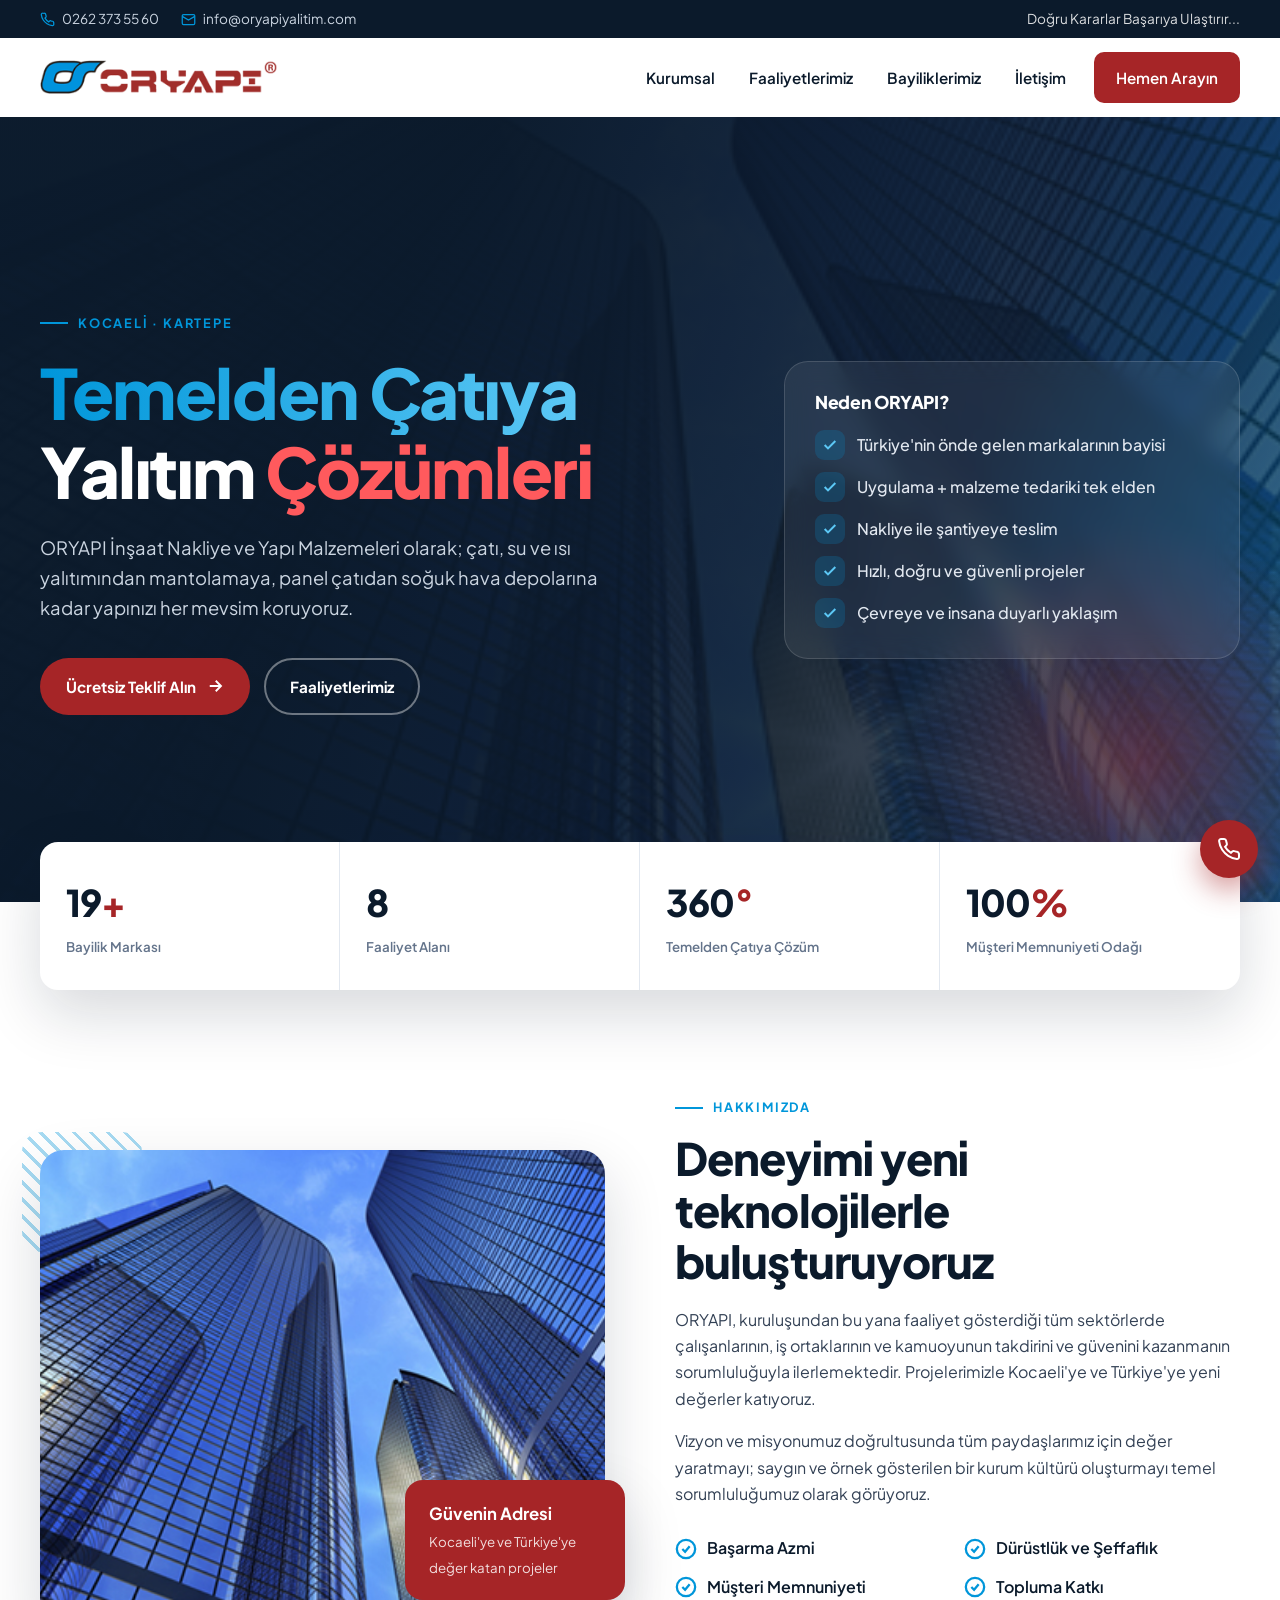
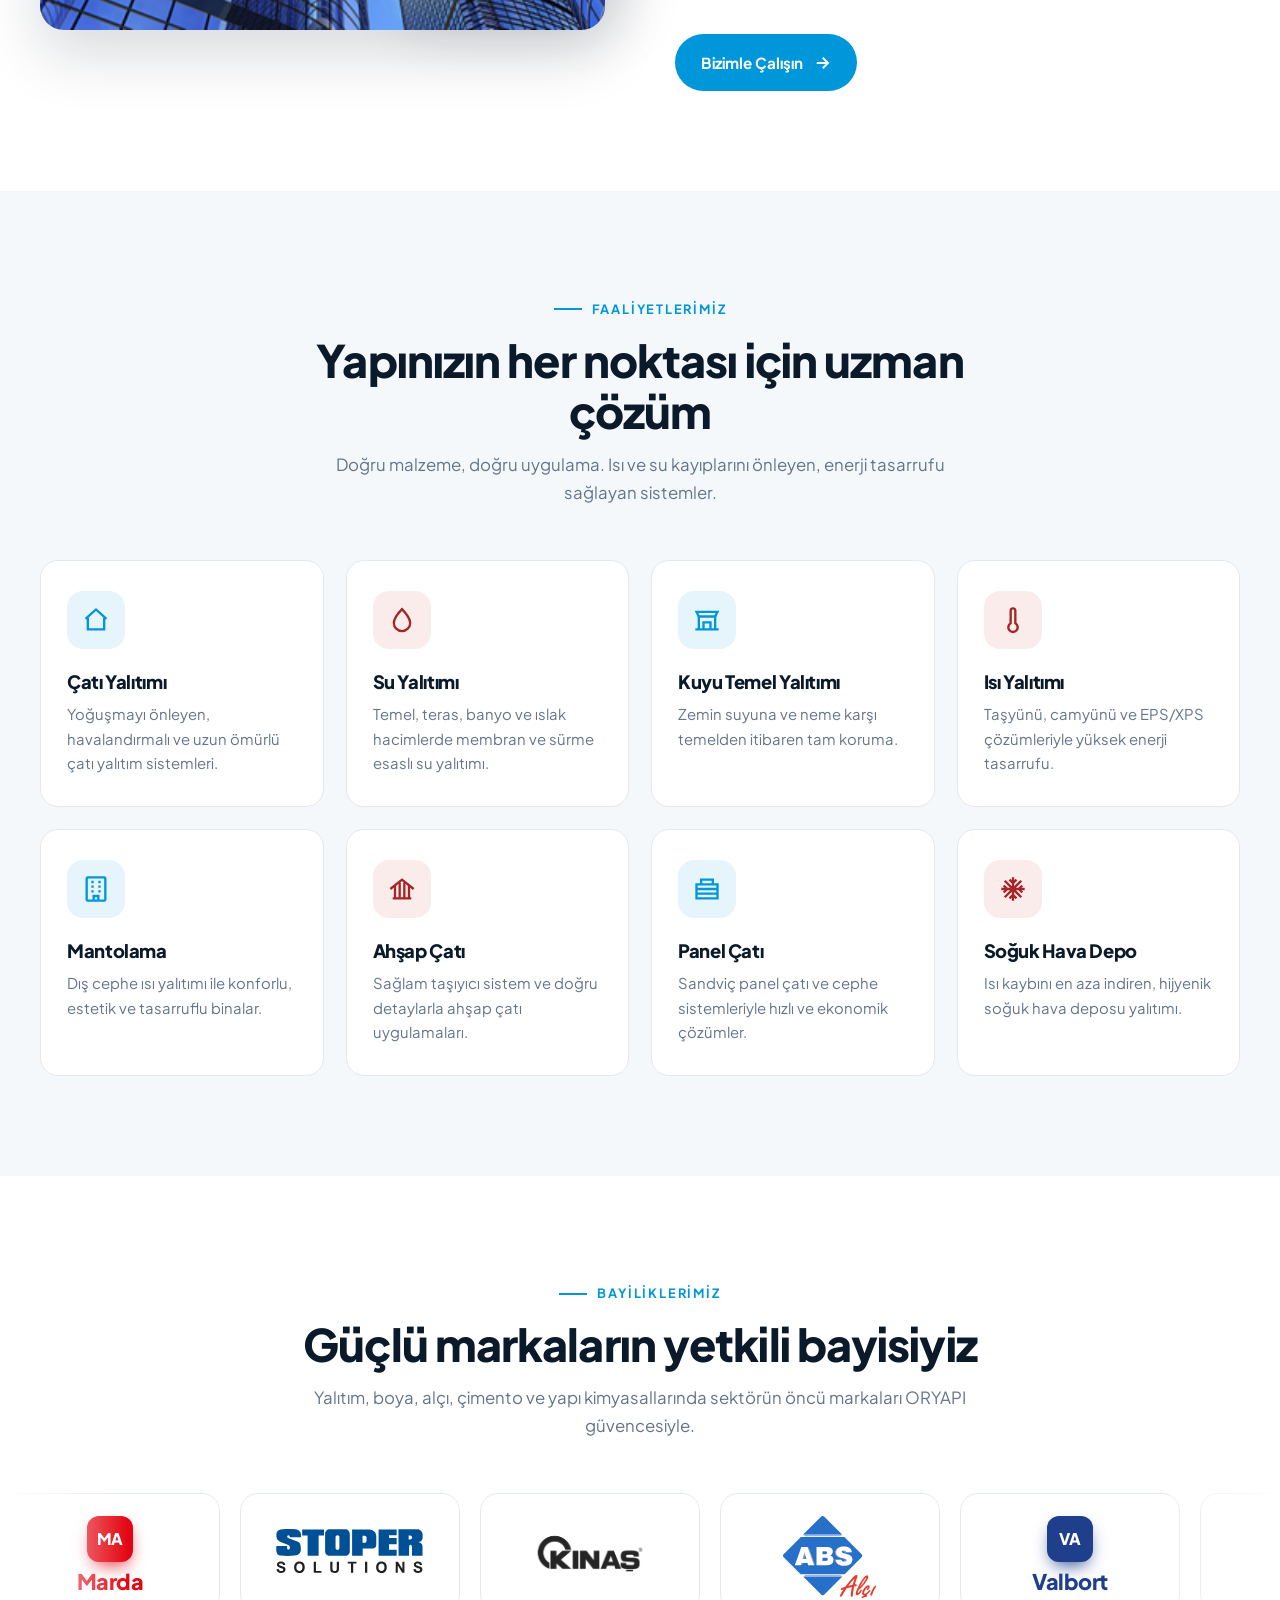
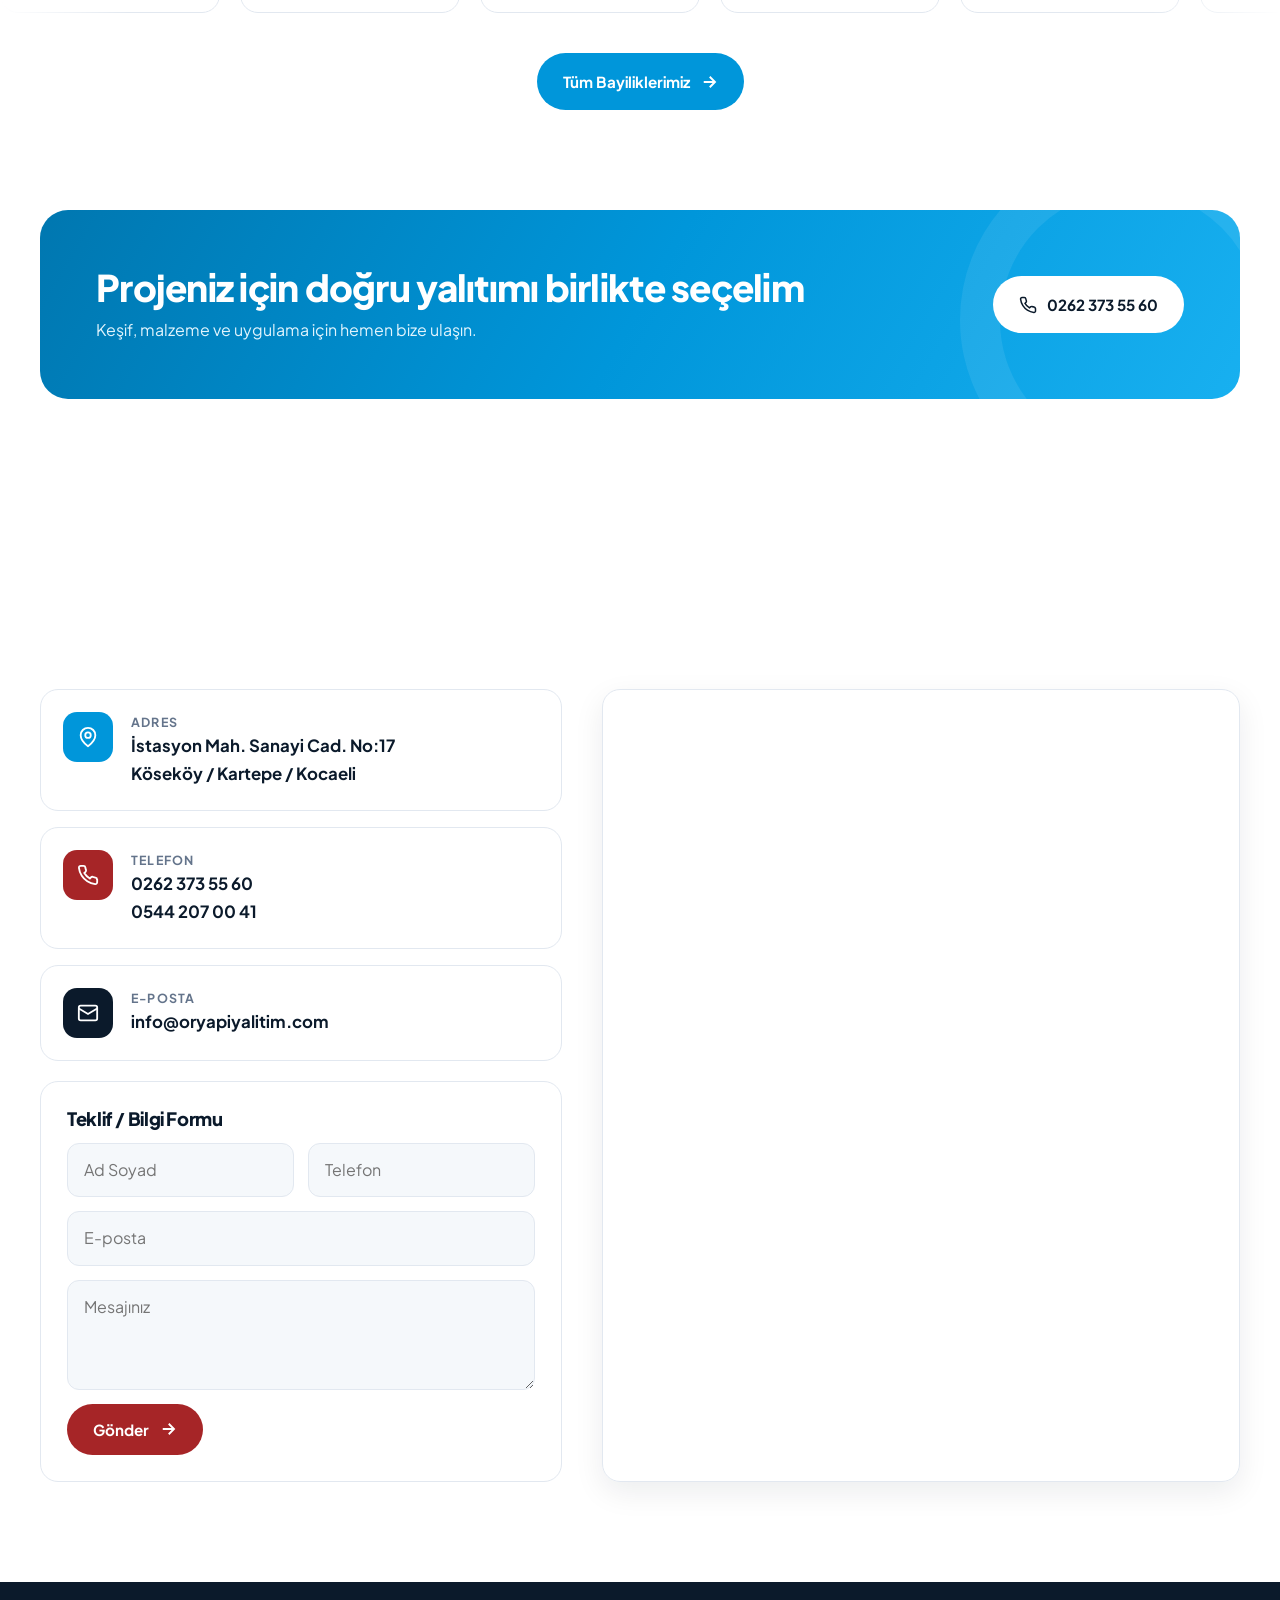
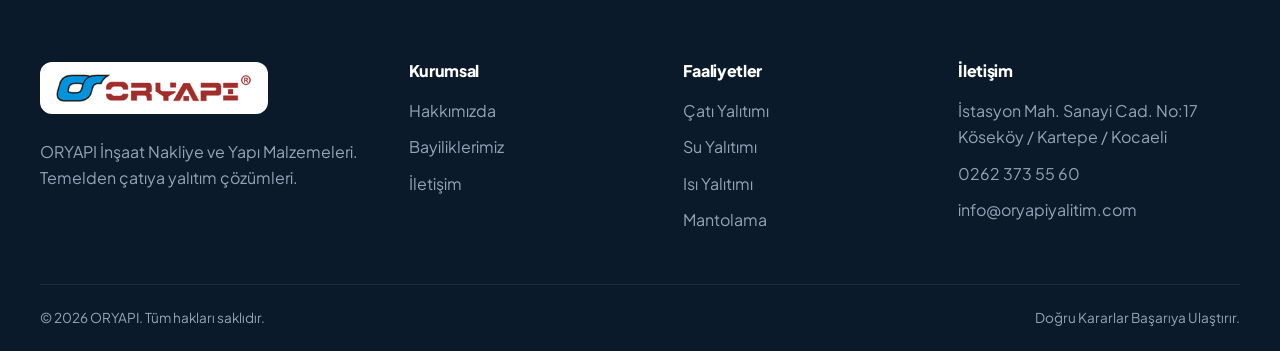
==== index.html @ 7f3787f1 "ORYAPI Yalıtım yeni web sitesi Co-Authored-By: Claude Opus 5.5 <noreply@anthropic.com>" ====
<!doctype html>
<html lang="tr">
<head>
<meta charset="utf-8">
<meta name="viewport" content="width=device-width, initial-scale=1">
<title>Oryapı Yalıtım | Temelden Çatıya Yalıtım Çözümleri – Kocaeli</title>
<meta name="description" content="ORYAPI İnşaat Nakliye ve Yapı Malzemeleri – Kocaeli Kartepe'de çatı, su, ısı yalıtımı, mantolama, panel çatı ve yapı malzemeleri bayiliği.">
<link rel="icon" href="images/logo.png">
<link rel="preconnect" href="https://fonts.googleapis.com">
<link rel="preconnect" href="https://fonts.gstatic.com" crossorigin>
<link href="https://fonts.googleapis.com/css2?family=Plus+Jakarta+Sans:wght@400;500;600;700;800&display=swap" rel="stylesheet">
<link rel="stylesheet" href="css/style.css">
</head>
<body>

<div class="topbar">
  <div class="container">
    <div class="tb-left">
      <a href="tel:+902623735560"><svg viewBox="0 0 24 24" fill="none" stroke="currentColor" stroke-width="2"><path d="M22 16.9v3a2 2 0 0 1-2.2 2 19.8 19.8 0 0 1-8.6-3.1 19.5 19.5 0 0 1-6-6A19.8 19.8 0 0 1 2.1 4.2 2 2 0 0 1 4.1 2h3a2 2 0 0 1 2 1.7c.1.9.4 1.8.7 2.7a2 2 0 0 1-.5 2.1L8 9.8a16 16 0 0 0 6 6l1.3-1.3a2 2 0 0 1 2.1-.4c.9.3 1.8.6 2.7.7a2 2 0 0 1 1.7 2z"/></svg>0262 373 55 60</a>
      <a href="mailto:info@oryapiyalitim.com"><svg viewBox="0 0 24 24" fill="none" stroke="currentColor" stroke-width="2"><rect x="2" y="4" width="20" height="16" rx="2"/><path d="m22 7-10 6L2 7"/></svg>info@oryapiyalitim.com</a>
    </div>
    <div class="tb-right"><em>Doğru Kararlar Başarıya Ulaştırır...</em></div>
  </div>
</div>

<header class="header">
  <div class="container">
    <a href="index.html" class="logo"><img src="images/logo.png" alt="ORYAPI"></a>
    <nav class="nav">
      <a href="#hakkimizda">Kurumsal</a>
      <a href="#faaliyetler">Faaliyetlerimiz</a>
      <a href="bayiliklerimiz.html">Bayiliklerimiz</a>
      <a href="#iletisim">İletişim</a>
      <a href="tel:+902623735560" class="btn btn-primary">Hemen Arayın</a>
    </nav>
    <button class="menu-btn" aria-label="Menü"><svg viewBox="0 0 24 24" fill="none" stroke="currentColor" stroke-width="2"><path d="M3 6h18M3 12h18M3 18h18"/></svg></button>
  </div>
</header>

<!-- HERO -->
<section class="hero">
  <div class="hero-bg"></div>
  <div class="container">
    <div>
      <span class="eyebrow">Kocaeli · Kartepe</span>
      <h1><span class="accent">Temelden Çatıya</span><br>Yalıtım <span class="red">Çözümleri</span></h1>
      <p class="lead">ORYAPI İnşaat Nakliye ve Yapı Malzemeleri olarak; çatı, su ve ısı yalıtımından mantolamaya, panel çatıdan soğuk hava depolarına kadar yapınızı her mevsim koruyoruz.</p>
      <div class="hero-actions">
        <a href="#iletisim" class="btn btn-primary">Ücretsiz Teklif Alın
          <svg viewBox="0 0 24 24" fill="none" stroke="currentColor" stroke-width="2.5"><path d="M5 12h14M13 5l7 7-7 7"/></svg></a>
        <a href="#faaliyetler" class="btn btn-ghost">Faaliyetlerimiz</a>
      </div>
    </div>
    <div class="hero-card">
      <h3>Neden ORYAPI?</h3>
      <ul>
        <li><i><svg viewBox="0 0 24 24" fill="none" stroke="currentColor" stroke-width="3"><path d="M20 6 9 17l-5-5"/></svg></i>Türkiye'nin önde gelen markalarının bayisi</li>
        <li><i><svg viewBox="0 0 24 24" fill="none" stroke="currentColor" stroke-width="3"><path d="M20 6 9 17l-5-5"/></svg></i>Uygulama + malzeme tedariki tek elden</li>
        <li><i><svg viewBox="0 0 24 24" fill="none" stroke="currentColor" stroke-width="3"><path d="M20 6 9 17l-5-5"/></svg></i>Nakliye ile şantiyeye teslim</li>
        <li><i><svg viewBox="0 0 24 24" fill="none" stroke="currentColor" stroke-width="3"><path d="M20 6 9 17l-5-5"/></svg></i>Hızlı, doğru ve güvenli projeler</li>
        <li><i><svg viewBox="0 0 24 24" fill="none" stroke="currentColor" stroke-width="3"><path d="M20 6 9 17l-5-5"/></svg></i>Çevreye ve insana duyarlı yaklaşım</li>
      </ul>
    </div>
  </div>
</section>

<!-- STATS -->
<div class="stats">
  <div class="container">
    <div class="grid">
      <div class="stat"><b data-count="19">0<span>+</span></b><small>Bayilik Markası</small></div>
      <div class="stat"><b data-count="8">0<span></span></b><small>Faaliyet Alanı</small></div>
      <div class="stat"><b>360<span>°</span></b><small>Temelden Çatıya Çözüm</small></div>
      <div class="stat"><b data-count="100">0<span>%</span></b><small>Müşteri Memnuniyeti Odağı</small></div>
    </div>
  </div>
</div>

<!-- ABOUT -->
<section id="hakkimizda">
  <div class="container about">
    <div class="about-img reveal">
      <img src="images/hakkimizda.jpg" alt="ORYAPI kurumsal">
      <div class="badge"><b>Güvenin Adresi</b><small>Kocaeli'ye ve Türkiye'ye değer katan projeler</small></div>
    </div>
    <div class="reveal">
      <span class="eyebrow">Hakkımızda</span>
      <h2 style="font-size:clamp(1.9rem,3.6vw,2.8rem);margin:14px 0 20px">Deneyimi yeni teknolojilerle buluşturuyoruz</h2>
      <p>ORYAPI, kuruluşundan bu yana faaliyet gösterdiği tüm sektörlerde çalışanlarının, iş ortaklarının ve kamuoyunun takdirini ve güvenini kazanmanın sorumluluğuyla ilerlemektedir. Projelerimizle Kocaeli'ye ve Türkiye'ye yeni değerler katıyoruz.</p>
      <p>Vizyon ve misyonumuz doğrultusunda tüm paydaşlarımız için değer yaratmayı; saygın ve örnek gösterilen bir kurum kültürü oluşturmayı temel sorumluluğumuz olarak görüyoruz.</p>
      <div class="values">
        <div><svg viewBox="0 0 24 24" fill="none" stroke="currentColor" stroke-width="2.5"><circle cx="12" cy="12" r="10"/><path d="m8 12 3 3 5-6"/></svg>Başarma Azmi</div>
        <div><svg viewBox="0 0 24 24" fill="none" stroke="currentColor" stroke-width="2.5"><circle cx="12" cy="12" r="10"/><path d="m8 12 3 3 5-6"/></svg>Dürüstlük ve Şeffaflık</div>
        <div><svg viewBox="0 0 24 24" fill="none" stroke="currentColor" stroke-width="2.5"><circle cx="12" cy="12" r="10"/><path d="m8 12 3 3 5-6"/></svg>Müşteri Memnuniyeti</div>
        <div><svg viewBox="0 0 24 24" fill="none" stroke="currentColor" stroke-width="2.5"><circle cx="12" cy="12" r="10"/><path d="m8 12 3 3 5-6"/></svg>Topluma Katkı</div>
      </div>
      <a href="#iletisim" class="btn btn-blue">Bizimle Çalışın
        <svg viewBox="0 0 24 24" fill="none" stroke="currentColor" stroke-width="2.5"><path d="M5 12h14M13 5l7 7-7 7"/></svg></a>
    </div>
  </div>
</section>

<!-- SERVICES -->
<section id="faaliyetler" class="bg-soft">
  <div class="container">
    <div class="section-head center reveal">
      <span class="eyebrow">Faaliyetlerimiz</span>
      <h2>Yapınızın her noktası için uzman çözüm</h2>
      <p>Doğru malzeme, doğru uygulama. Isı ve su kayıplarını önleyen, enerji tasarrufu sağlayan sistemler.</p>
    </div>
    <div class="services">
      <div class="service reveal"><div class="ic"><svg viewBox="0 0 24 24" fill="none" stroke="currentColor" stroke-width="2"><path d="M3 11 12 3l9 8"/><path d="M5 10v10h14V10"/></svg></div><h3>Çatı Yalıtımı</h3><p>Yoğuşmayı önleyen, havalandırmalı ve uzun ömürlü çatı yalıtım sistemleri.</p></div>
      <div class="service reveal"><div class="ic"><svg viewBox="0 0 24 24" fill="none" stroke="currentColor" stroke-width="2"><path d="M12 2.7S5 10 5 14.5a7 7 0 0 0 14 0C19 10 12 2.7 12 2.7z"/></svg></div><h3>Su Yalıtımı</h3><p>Temel, teras, banyo ve ıslak hacimlerde membran ve sürme esaslı su yalıtımı.</p></div>
      <div class="service reveal"><div class="ic"><svg viewBox="0 0 24 24" fill="none" stroke="currentColor" stroke-width="2"><path d="M2 20h20"/><path d="M5 20V9h14v11"/><path d="M9 20v-6h6v6"/><path d="M5 9 3 5h18l-2 4"/></svg></div><h3>Kuyu Temel Yalıtımı</h3><p>Zemin suyuna ve neme karşı temelden itibaren tam koruma.</p></div>
      <div class="service reveal"><div class="ic"><svg viewBox="0 0 24 24" fill="none" stroke="currentColor" stroke-width="2"><path d="M14 14.8V4a2 2 0 0 0-4 0v10.8a4 4 0 1 0 4 0z"/></svg></div><h3>Isı Yalıtımı</h3><p>Taşyünü, camyünü ve EPS/XPS çözümleriyle yüksek enerji tasarrufu.</p></div>
      <div class="service reveal"><div class="ic"><svg viewBox="0 0 24 24" fill="none" stroke="currentColor" stroke-width="2"><rect x="4" y="2" width="16" height="20" rx="1"/><path d="M8 6h2M14 6h2M8 10h2M14 10h2M8 14h2M14 14h2M10 22v-4h4v4"/></svg></div><h3>Mantolama</h3><p>Dış cephe ısı yalıtımı ile konforlu, estetik ve tasarruflu binalar.</p></div>
      <div class="service reveal"><div class="ic"><svg viewBox="0 0 24 24" fill="none" stroke="currentColor" stroke-width="2"><path d="M2 12 12 4l10 8"/><path d="M6 9.5v10.5M10 6.5V20M14 6.5V20M18 9.5V20M4 20h16"/></svg></div><h3>Ahşap Çatı</h3><p>Sağlam taşıyıcı sistem ve doğru detaylarla ahşap çatı uygulamaları.</p></div>
      <div class="service reveal"><div class="ic"><svg viewBox="0 0 24 24" fill="none" stroke="currentColor" stroke-width="2"><path d="M3 8h18v12H3z"/><path d="M3 12h18M3 16h18M7 8V4h10v4"/></svg></div><h3>Panel Çatı</h3><p>Sandviç panel çatı ve cephe sistemleriyle hızlı ve ekonomik çözümler.</p></div>
      <div class="service reveal"><div class="ic"><svg viewBox="0 0 24 24" fill="none" stroke="currentColor" stroke-width="2"><path d="M12 2v20M4.9 4.9l14.2 14.2M2 12h20M4.9 19.1 19.1 4.9"/><path d="m9 4 3 3 3-3M9 20l3-3 3 3M4 9l3 3-3 3M20 9l-3 3 3 3"/></svg></div><h3>Soğuk Hava Depo</h3><p>Isı kaybını en aza indiren, hijyenik soğuk hava deposu yalıtımı.</p></div>
    </div>
  </div>
</section>

<!-- DEALERS STRIP -->
<section>
  <div class="container">
    <div class="section-head center reveal">
      <span class="eyebrow">Bayiliklerimiz</span>
      <h2>Güçlü markaların yetkili bayisiyiz</h2>
      <p>Yalıtım, boya, alçı, çimento ve yapı kimyasallarında sektörün öncü markaları ORYAPI güvencesiyle.</p>
    </div>
  </div>
  <div class="marquee reveal"><div class="marquee-track"></div></div>
  <div class="container" style="text-align:center;margin-top:40px">
    <a href="bayiliklerimiz.html" class="btn btn-blue">Tüm Bayiliklerimiz
      <svg viewBox="0 0 24 24" fill="none" stroke="currentColor" stroke-width="2.5"><path d="M5 12h14M13 5l7 7-7 7"/></svg></a>
  </div>
</section>

<!-- CTA -->
<div class="container reveal">
  <div class="cta">
    <div>
      <h2>Projeniz için doğru yalıtımı birlikte seçelim</h2>
      <p>Keşif, malzeme ve uygulama için hemen bize ulaşın.</p>
    </div>
    <a href="tel:+902623735560" class="btn">
      <svg viewBox="0 0 24 24" fill="none" stroke="currentColor" stroke-width="2"><path d="M22 16.9v3a2 2 0 0 1-2.2 2 19.8 19.8 0 0 1-8.6-3.1 19.5 19.5 0 0 1-6-6A19.8 19.8 0 0 1 2.1 4.2 2 2 0 0 1 4.1 2h3a2 2 0 0 1 2 1.7c.1.9.4 1.8.7 2.7a2 2 0 0 1-.5 2.1L8 9.8a16 16 0 0 0 6 6l1.3-1.3a2 2 0 0 1 2.1-.4c.9.3 1.8.6 2.7.7a2 2 0 0 1 1.7 2z"/></svg>
      0262 373 55 60</a>
  </div>
</div>

<!-- CONTACT -->
<section id="iletisim">
  <div class="container">
    <div class="section-head reveal">
      <span class="eyebrow">İletişim</span>
      <h2>Bize ulaşın</h2>
      <p>Sorularınız ve teklif talepleriniz için ekibimiz hazır.</p>
    </div>
    <div class="contact">
      <div class="reveal">
        <div class="c-list">
          <div class="c-item"><i><svg viewBox="0 0 24 24" fill="none" stroke="currentColor" stroke-width="2"><path d="M20 10c0 6-8 12-8 12s-8-6-8-12a8 8 0 0 1 16 0z"/><circle cx="12" cy="10" r="3"/></svg></i>
            <div><small>Adres</small><strong>İstasyon Mah. Sanayi Cad. No:17<br>Köseköy / Kartepe / Kocaeli</strong></div></div>
          <div class="c-item"><i><svg viewBox="0 0 24 24" fill="none" stroke="currentColor" stroke-width="2"><path d="M22 16.9v3a2 2 0 0 1-2.2 2 19.8 19.8 0 0 1-8.6-3.1 19.5 19.5 0 0 1-6-6A19.8 19.8 0 0 1 2.1 4.2 2 2 0 0 1 4.1 2h3a2 2 0 0 1 2 1.7c.1.9.4 1.8.7 2.7a2 2 0 0 1-.5 2.1L8 9.8a16 16 0 0 0 6 6l1.3-1.3a2 2 0 0 1 2.1-.4c.9.3 1.8.6 2.7.7a2 2 0 0 1 1.7 2z"/></svg></i>
            <div><small>Telefon</small><strong><a href="tel:+902623735560">0262 373 55 60</a><br><a href="tel:+905442070041">0544 207 00 41</a></strong></div></div>
          <div class="c-item"><i><svg viewBox="0 0 24 24" fill="none" stroke="currentColor" stroke-width="2"><rect x="2" y="4" width="20" height="16" rx="2"/><path d="m22 7-10 6L2 7"/></svg></i>
            <div><small>E-posta</small><strong><a href="mailto:info@oryapiyalitim.com">info@oryapiyalitim.com</a></strong></div></div>
        </div>
        <form class="form" id="contactForm">
          <h3>Teklif / Bilgi Formu</h3>
          <div class="row"><input name="ad" placeholder="Ad Soyad" required><input name="tel" placeholder="Telefon" required></div>
          <input name="mail" type="email" placeholder="E-posta">
          <textarea name="mesaj" placeholder="Mesajınız" required></textarea>
          <button class="btn btn-primary" type="submit">Gönder
            <svg viewBox="0 0 24 24" fill="none" stroke="currentColor" stroke-width="2.5"><path d="M5 12h14M13 5l7 7-7 7"/></svg></button>
        </form>
      </div>
      <div class="map reveal">
        <iframe title="ORYAPI Konum" loading="lazy" referrerpolicy="no-referrer-when-downgrade"
          src="https://maps.google.com/maps?q=%C4%B0stasyon%20Mah.%20Sanayi%20Cad.%20No%3A17%20K%C3%B6sek%C3%B6y%20Kartepe%20Kocaeli&z=15&output=embed"></iframe>
      </div>
    </div>
  </div>
</section>

<footer class="footer">
  <div class="container">
    <div class="grid">
      <div>
        <a href="index.html" class="flogo"><img src="images/logo.png" alt="ORYAPI"></a>
        <p>ORYAPI İnşaat Nakliye ve Yapı Malzemeleri. Temelden çatıya yalıtım çözümleri.</p>
      </div>
      <div>
        <h4>Kurumsal</h4>
        <ul><li><a href="index.html#hakkimizda">Hakkımızda</a></li><li><a href="bayiliklerimiz.html">Bayiliklerimiz</a></li><li><a href="index.html#iletisim">İletişim</a></li></ul>
      </div>
      <div>
        <h4>Faaliyetler</h4>
        <ul><li><a href="index.html#faaliyetler">Çatı Yalıtımı</a></li><li><a href="index.html#faaliyetler">Su Yalıtımı</a></li><li><a href="index.html#faaliyetler">Isı Yalıtımı</a></li><li><a href="index.html#faaliyetler">Mantolama</a></li></ul>
      </div>
      <div>
        <h4>İletişim</h4>
        <ul><li>İstasyon Mah. Sanayi Cad. No:17<br>Köseköy / Kartepe / Kocaeli</li><li><a href="tel:+902623735560">0262 373 55 60</a></li><li><a href="mailto:info@oryapiyalitim.com">info@oryapiyalitim.com</a></li></ul>
      </div>
    </div>
    <div class="bottom"><span>© <span data-year></span> ORYAPI. Tüm hakları saklıdır.</span><span>Doğru Kararlar Başarıya Ulaştırır.</span></div>
  </div>
</footer>

<a href="tel:+902623735560" class="fab" aria-label="Ara"><svg viewBox="0 0 24 24" fill="none" stroke="currentColor" stroke-width="2"><path d="M22 16.9v3a2 2 0 0 1-2.2 2 19.8 19.8 0 0 1-8.6-3.1 19.5 19.5 0 0 1-6-6A19.8 19.8 0 0 1 2.1 4.2 2 2 0 0 1 4.1 2h3a2 2 0 0 1 2 1.7c.1.9.4 1.8.7 2.7a2 2 0 0 1-.5 2.1L8 9.8a16 16 0 0 0 6 6l1.3-1.3a2 2 0 0 1 2.1-.4c.9.3 1.8.6 2.7.7a2 2 0 0 1 1.7 2z"/></svg></a>

<script src="js/main.js"></script>
</body>
</html>
---- css/style.css ----
/* ORYAPI — logo renkleri: mavi #0096DA, kırmızı #A62527 */
:root{
  --blue:#0096DA; --blue-d:#0077B0; --blue-l:#E6F5FC;
  --red:#A62527; --red-d:#861C1E;
  --ink:#0B1A2B; --ink-2:#13283F; --text:#334155; --muted:#64748B;
  --line:#E2E8F0; --bg:#FFFFFF; --bg-2:#F5F8FB;
  --radius:18px; --shadow:0 10px 30px rgba(11,26,43,.08); --shadow-lg:0 24px 60px rgba(11,26,43,.16);
}
*{box-sizing:border-box;margin:0;padding:0}
html{scroll-behavior:smooth}
body{font-family:"Plus Jakarta Sans",system-ui,sans-serif;color:var(--text);background:var(--bg);line-height:1.65;overflow-x:hidden}
img{max-width:100%;display:block}
a{color:inherit;text-decoration:none}
.container{width:min(1200px,100% - 32px);margin-inline:auto}
h1,h2,h3,h4{color:var(--ink);line-height:1.15;font-weight:800;letter-spacing:-.02em}

/* Topbar */
.topbar{background:var(--ink);color:#cbd5e1;font-size:.85rem}
.topbar .container{display:flex;justify-content:space-between;align-items:center;gap:16px;padding:8px 0;flex-wrap:wrap}
.topbar a:hover{color:#fff}
.topbar .tb-left{display:flex;gap:22px;flex-wrap:wrap}
.topbar span,.topbar a{display:inline-flex;align-items:center;gap:7px}
.topbar svg{width:15px;height:15px;color:var(--blue)}
.topbar em{font-style:normal;color:#fff;opacity:.85}

/* Header */
.header{position:sticky;top:0;z-index:50;background:rgba(255,255,255,.88);backdrop-filter:blur(14px);border-bottom:1px solid transparent;transition:.3s}
.header.scrolled{border-color:var(--line);box-shadow:0 6px 24px rgba(11,26,43,.06)}
.header .container{display:flex;align-items:center;justify-content:space-between;height:78px}
.logo img{height:34px;width:auto}
.nav{display:flex;align-items:center;gap:6px}
.nav a{font-weight:600;font-size:.95rem;color:var(--ink);padding:10px 14px;border-radius:10px;transition:.2s}
.nav a:hover,.nav a.active{color:var(--blue);background:var(--blue-l)}
.nav .btn{margin-left:8px}
.menu-btn{display:none;background:none;border:0;width:44px;height:44px;border-radius:10px;cursor:pointer;color:var(--ink)}
.menu-btn svg{width:26px;height:26px}

/* Buttons */
.btn{display:inline-flex;align-items:center;gap:10px;font-weight:700;font-size:.95rem;padding:14px 24px;border-radius:999px;border:2px solid transparent;cursor:pointer;transition:.25s;font-family:inherit}
.btn svg{width:18px;height:18px}
.btn-primary{background:var(--red);color:#fff!important}
.btn-primary:hover{background:var(--red-d);transform:translateY(-2px);box-shadow:0 12px 24px rgba(166,37,39,.3)}
.btn-blue{background:var(--blue);color:#fff!important}
.btn-blue:hover{background:var(--blue-d);transform:translateY(-2px);box-shadow:0 12px 24px rgba(0,150,218,.3)}
.btn-ghost{border-color:rgba(255,255,255,.4);color:#fff}
.btn-ghost:hover{background:#fff;color:var(--ink)}
.nav .btn{padding:11px 20px}

/* Hero */
.hero{position:relative;min-height:calc(100vh - 115px);display:flex;align-items:center;color:#fff;overflow:hidden;background:var(--ink)}
.hero-bg{position:absolute;inset:0;background:url(../images/hakkimizda.jpg) center/cover;opacity:.35;transform:scale(1.05);animation:zoom 20s ease-in-out infinite alternate}
@keyframes zoom{to{transform:scale(1.15)}}
.hero::before{content:"";position:absolute;inset:0;z-index:1;background:linear-gradient(110deg,rgba(11,26,43,.97) 30%,rgba(11,26,43,.55) 70%,rgba(0,150,218,.35))}
.hero::after{content:"";position:absolute;right:-120px;bottom:-120px;width:520px;height:520px;border-radius:50%;z-index:1;background:radial-gradient(circle,rgba(166,37,39,.45),transparent 65%)}
.hero .container{position:relative;z-index:2;display:grid;grid-template-columns:1.2fr .8fr;gap:60px;align-items:center;padding:80px 0}
.eyebrow{display:inline-flex;align-items:center;gap:10px;font-size:.8rem;font-weight:700;letter-spacing:.14em;text-transform:uppercase;color:var(--blue)}
.eyebrow::before{content:"";width:28px;height:2px;background:currentColor}
.hero h1{color:#fff;font-size:clamp(2.4rem,5.4vw,4.4rem);margin:18px 0 22px}
.hero h1 .accent{background:linear-gradient(90deg,var(--blue),#5cc8f5);-webkit-background-clip:text;background-clip:text;color:transparent}
.hero h1 .red{color:#ff5a5d}
.hero p.lead{font-size:1.15rem;color:#cbd5e1;max-width:560px;margin-bottom:34px}
.hero-actions{display:flex;gap:14px;flex-wrap:wrap}
.hero-card{background:rgba(255,255,255,.07);border:1px solid rgba(255,255,255,.14);backdrop-filter:blur(12px);border-radius:24px;padding:30px}
.hero-card h3{color:#fff;font-size:1.1rem;margin-bottom:18px}
.hero-card ul{list-style:none;display:grid;gap:12px}
.hero-card li{display:flex;align-items:center;gap:12px;color:#e2e8f0;font-weight:500}
.hero-card li i{flex:none;width:30px;height:30px;border-radius:9px;display:grid;place-items:center;background:rgba(0,150,218,.2);color:#5cc8f5}
.hero-card li i svg{width:16px;height:16px}

/* Stats */
.stats{position:relative;z-index:3;margin-top:-60px}
.stats .grid{display:grid;grid-template-columns:repeat(4,1fr);background:#fff;border-radius:var(--radius);box-shadow:var(--shadow-lg);overflow:hidden}
.stat{padding:30px 26px;border-right:1px solid var(--line)}
.stat:last-child{border:0}
.stat b{display:block;font-size:2.3rem;font-weight:800;color:var(--ink);letter-spacing:-.03em}
.stat b span{color:var(--red)}
.stat small{color:var(--muted);font-weight:600}

/* Sections */
section{padding:100px 0}
.section-head{max-width:680px;margin-bottom:54px}
.section-head.center{text-align:center;margin-inline:auto}
.section-head.center .eyebrow{justify-content:center}
.section-head h2{font-size:clamp(1.9rem,3.6vw,2.8rem);margin:14px 0}
.section-head p{color:var(--muted);font-size:1.05rem}
.bg-soft{background:var(--bg-2)}

/* About */
.about{display:grid;grid-template-columns:1fr 1fr;gap:70px;align-items:center}
.about-img{position:relative}
.about-img img{border-radius:24px;box-shadow:var(--shadow-lg);aspect-ratio:4/3.4;object-fit:cover;width:100%}
.about-img .badge{position:absolute;right:-20px;bottom:30px;background:var(--red);color:#fff;border-radius:18px;padding:20px 24px;box-shadow:var(--shadow-lg);max-width:220px}
.about-img .badge b{display:block;font-size:1.05rem}
.about-img .badge small{opacity:.85}
.about-img::before{content:"";position:absolute;left:-18px;top:-18px;width:120px;height:120px;border-radius:20px;background:repeating-linear-gradient(45deg,var(--blue) 0 3px,transparent 3px 12px);opacity:.35;z-index:-1}
.about p{margin-bottom:16px}
.values{display:grid;grid-template-columns:1fr 1fr;gap:12px;margin:28px 0 34px}
.values div{display:flex;align-items:center;gap:10px;font-weight:600;color:var(--ink)}
.values svg{width:22px;height:22px;color:var(--blue);flex:none}

/* Services */
.services{display:grid;grid-template-columns:repeat(4,1fr);gap:22px}
.service{position:relative;background:#fff;border:1px solid var(--line);border-radius:var(--radius);padding:30px 26px;transition:.3s;overflow:hidden}
.service::after{content:"";position:absolute;left:0;bottom:0;height:4px;width:0;background:linear-gradient(90deg,var(--blue),var(--red));transition:.4s}
.service:hover{transform:translateY(-6px);box-shadow:var(--shadow-lg);border-color:transparent}
.service:hover::after{width:100%}
.service .ic{width:58px;height:58px;border-radius:16px;display:grid;place-items:center;background:var(--blue-l);color:var(--blue);margin-bottom:22px;transition:.3s}
.service:nth-child(even) .ic{background:#FBECEC;color:var(--red)}
.service:hover .ic{transform:rotate(-8deg) scale(1.08)}
.service .ic svg{width:28px;height:28px}
.service h3{font-size:1.15rem;margin-bottom:10px}
.service p{font-size:.93rem;color:var(--muted)}

/* CTA band */
.cta{background:linear-gradient(120deg,var(--blue-d),var(--blue) 50%,#18B0F0);color:#fff;border-radius:28px;padding:56px;display:flex;align-items:center;justify-content:space-between;gap:30px;position:relative;overflow:hidden}
.cta::after{content:"";position:absolute;right:-60px;top:-60px;width:260px;height:260px;border-radius:50%;border:40px solid rgba(255,255,255,.08)}
.cta h2{color:#fff;font-size:clamp(1.6rem,3vw,2.3rem);margin-bottom:8px}
.cta p{color:#e0f4fd}
.cta .btn{position:relative;z-index:1;background:#fff;color:var(--ink)!important;white-space:nowrap}
.cta .btn:hover{transform:translateY(-2px);box-shadow:0 12px 24px rgba(0,0,0,.2)}

/* Brands */
.brand-tile{background:#fff;border:1px solid var(--line);border-radius:var(--radius);aspect-ratio:16/10;display:grid;place-items:center;padding:22px;position:relative;transition:.3s;overflow:hidden}
.brand-tile img{max-height:84px;max-width:85%;object-fit:contain;transition:.35s}
.brand-tile img.invert{filter:brightness(0);opacity:.85}
.brand-tile:hover{transform:translateY(-6px);box-shadow:var(--shadow-lg);border-color:var(--c)}
.brand-tile:hover img{transform:scale(1.06)}
.brand-tile:hover img.invert{filter:brightness(0) saturate(100%) invert(18%) sepia(85%) saturate(3000%) hue-rotate(350deg)}
.brand-tile .word{font-weight:800;font-size:1.35rem;letter-spacing:-.02em;text-align:center;line-height:1.1;color:var(--c);transition:.35s;display:flex;flex-direction:column;align-items:center;gap:8px}
.brand-tile .word i{font-style:normal;width:46px;height:46px;border-radius:12px;display:grid;place-items:center;color:#fff;font-size:1rem;background:var(--c);transition:.35s;box-shadow:0 8px 18px -6px var(--c)}
.brand-tile .word small{font-size:.7rem;font-weight:700;letter-spacing:.12em;text-transform:uppercase;opacity:.8}
.brand-tile:hover .word{transform:scale(1.06)}
.brand-tile:hover .word i{transform:rotate(-8deg)}
.brand-tile .name{position:absolute;left:0;right:0;bottom:0;font-size:.78rem;font-weight:700;color:#fff;background:var(--ink);padding:7px;text-align:center;transform:translateY(105%);opacity:0;transition:.3s}
.brand-tile:hover .name{transform:none;opacity:1}

/* Marquee */
.marquee{overflow:hidden;mask-image:linear-gradient(90deg,transparent,#000 10%,#000 90%,transparent)}
.marquee-track{display:flex;gap:20px;width:max-content;animation:scroll 45s linear infinite}
.marquee:hover .marquee-track{animation-play-state:paused}
.marquee .brand-tile{width:220px;aspect-ratio:auto;height:120px;flex:none}
@keyframes scroll{to{transform:translateX(calc(-50% - 10px))}}

/* Dealers page */
.page-hero{background:var(--ink);color:#fff;padding:90px 0 120px;position:relative;overflow:hidden}
.page-hero::before{content:"";position:absolute;inset:0;background:url(../images/izole.jpg) center/cover;opacity:.12}
.page-hero::after{content:"";position:absolute;left:-100px;top:-100px;width:400px;height:400px;border-radius:50%;background:radial-gradient(circle,rgba(0,150,218,.45),transparent 65%)}
.page-hero .container{position:relative;z-index:1}
.page-hero h1{color:#fff;font-size:clamp(2.2rem,5vw,3.6rem);margin:14px 0}
.page-hero p{color:#cbd5e1;max-width:600px;font-size:1.1rem}
.crumb{font-size:.88rem;color:#94a3b8;margin-bottom:10px}
.crumb a:hover{color:#fff}
.dealer-tools{display:flex;justify-content:space-between;align-items:center;gap:20px;background:#fff;border-radius:var(--radius);box-shadow:var(--shadow-lg);padding:18px 22px;margin-top:-50px;position:relative;z-index:2;flex-wrap:wrap}
.dealer-tools b{color:var(--ink);font-size:1.05rem}
.dealer-tools b span{color:var(--red)}
.search{position:relative;flex:1;max-width:360px;min-width:220px}
.search input{width:100%;padding:13px 16px 13px 44px;border:1px solid var(--line);border-radius:999px;font:inherit;outline:none;transition:.2s;background:var(--bg-2)}
.search input:focus{border-color:var(--blue);background:#fff;box-shadow:0 0 0 4px var(--blue-l)}
.search svg{position:absolute;left:16px;top:50%;transform:translateY(-50%);width:18px;height:18px;color:var(--muted)}
.brands-grid{display:grid;grid-template-columns:repeat(4,1fr);gap:22px;margin-top:44px}
.brands-grid .brand-tile{opacity:0;animation:fadeUp .6s forwards}
@keyframes fadeUp{from{opacity:0;transform:translateY(20px)}to{opacity:1;transform:none}}
.empty{display:none;text-align:center;color:var(--muted);padding:40px}

/* Contact */
.contact{display:grid;grid-template-columns:.9fr 1.1fr;gap:40px}
.c-list{display:grid;gap:16px}
.c-item{display:flex;gap:18px;align-items:flex-start;background:#fff;border:1px solid var(--line);border-radius:var(--radius);padding:22px;transition:.3s}
.c-item:hover{border-color:var(--blue);box-shadow:var(--shadow)}
.c-item i{flex:none;width:50px;height:50px;border-radius:14px;display:grid;place-items:center;background:var(--blue);color:#fff}
.c-item:nth-child(2) i{background:var(--red)}
.c-item:nth-child(3) i{background:var(--ink)}
.c-item i svg{width:22px;height:22px}
.c-item small{display:block;font-weight:700;font-size:.78rem;letter-spacing:.1em;text-transform:uppercase;color:var(--muted)}
.c-item strong{color:var(--ink);font-size:1.05rem}
.c-item a:hover{color:var(--blue)}
.map{border-radius:var(--radius);overflow:hidden;box-shadow:var(--shadow);min-height:420px;border:1px solid var(--line)}
.map iframe{width:100%;height:100%;min-height:420px;border:0;display:block}
.form{margin-top:20px;background:#fff;border:1px solid var(--line);border-radius:var(--radius);padding:26px;display:grid;gap:14px}
.form h3{font-size:1.15rem}
.form .row{display:grid;grid-template-columns:1fr 1fr;gap:14px}
.form input,.form textarea{width:100%;padding:13px 16px;border:1px solid var(--line);border-radius:12px;font:inherit;outline:none;background:var(--bg-2);transition:.2s}
.form input:focus,.form textarea:focus{border-color:var(--blue);background:#fff;box-shadow:0 0 0 4px var(--blue-l)}
.form textarea{min-height:110px;resize:vertical}
.form .btn{justify-self:start}

/* Footer */
.footer{background:var(--ink);color:#94a3b8;padding:80px 0 0;margin-top:0}
.footer .grid{display:grid;grid-template-columns:1.4fr 1fr 1fr 1.2fr;gap:40px;padding-bottom:50px}
.footer .flogo{background:#fff;display:inline-block;padding:12px 16px;border-radius:12px;margin-bottom:18px}
.footer .flogo img{height:28px}
.footer h4{color:#fff;font-size:1rem;margin-bottom:18px}
.footer ul{list-style:none;display:grid;gap:10px}
.footer a:hover{color:#fff}
.footer .bottom{border-top:1px solid rgba(255,255,255,.08);padding:22px 0;font-size:.85rem;display:flex;justify-content:space-between;gap:10px;flex-wrap:wrap}

/* Floating call */
.fab{position:fixed;right:22px;bottom:22px;z-index:60;width:58px;height:58px;border-radius:50%;background:var(--red);color:#fff;display:grid;place-items:center;box-shadow:0 12px 28px rgba(166,37,39,.45);animation:pulse 2.4s infinite}
.fab svg{width:24px;height:24px}
@keyframes pulse{0%{box-shadow:0 0 0 0 rgba(166,37,39,.5)}70%{box-shadow:0 0 0 18px rgba(166,37,39,0)}100%{box-shadow:0 0 0 0 rgba(166,37,39,0)}}

/* Reveal */
.reveal{opacity:0;transform:translateY(30px);transition:opacity .8s ease,transform .8s ease}
.reveal.in{opacity:1;transform:none}

/* Responsive */
@media (max-width:1024px){
  .services,.brands-grid{grid-template-columns:repeat(3,1fr)}
  .hero .container{grid-template-columns:1fr}
  .hero-card{display:none}
  .footer .grid{grid-template-columns:1fr 1fr}
}
@media (max-width:860px){
  .menu-btn{display:grid;place-items:center}
  .nav{position:fixed;top:78px;left:0;right:0;flex-direction:column;align-items:stretch;background:#fff;padding:16px;gap:4px;border-bottom:1px solid var(--line);box-shadow:var(--shadow-lg);transform:translateY(-12px);opacity:0;visibility:hidden;transition:.3s}
  .nav.open{transform:none;opacity:1;visibility:visible}
  .nav .btn{margin:8px 0 0;justify-content:center}
  .about,.contact{grid-template-columns:1fr}
  .about-img .badge{right:12px}
  .stats .grid{grid-template-columns:1fr 1fr}
  .stat:nth-child(2){border-right:0}
  .stat:nth-child(-n+2){border-bottom:1px solid var(--line)}
  .services,.brands-grid{grid-template-columns:1fr 1fr}
  .cta{flex-direction:column;align-items:flex-start;padding:40px 28px}
  section{padding:80px 0}
}
@media (max-width:560px){
  .topbar .tb-right{display:none}
  .services{grid-template-columns:1fr}
  .brands-grid{gap:14px}
  .brand-tile .word{font-size:1.05rem}
  .values,.form .row{grid-template-columns:1fr}
  .footer .grid{grid-template-columns:1fr}
  .stat{padding:22px 18px}
  .stat b{font-size:1.8rem}
}
@media (prefers-reduced-motion:reduce){*{animation:none!important;transition:none!important}.reveal{opacity:1;transform:none}}
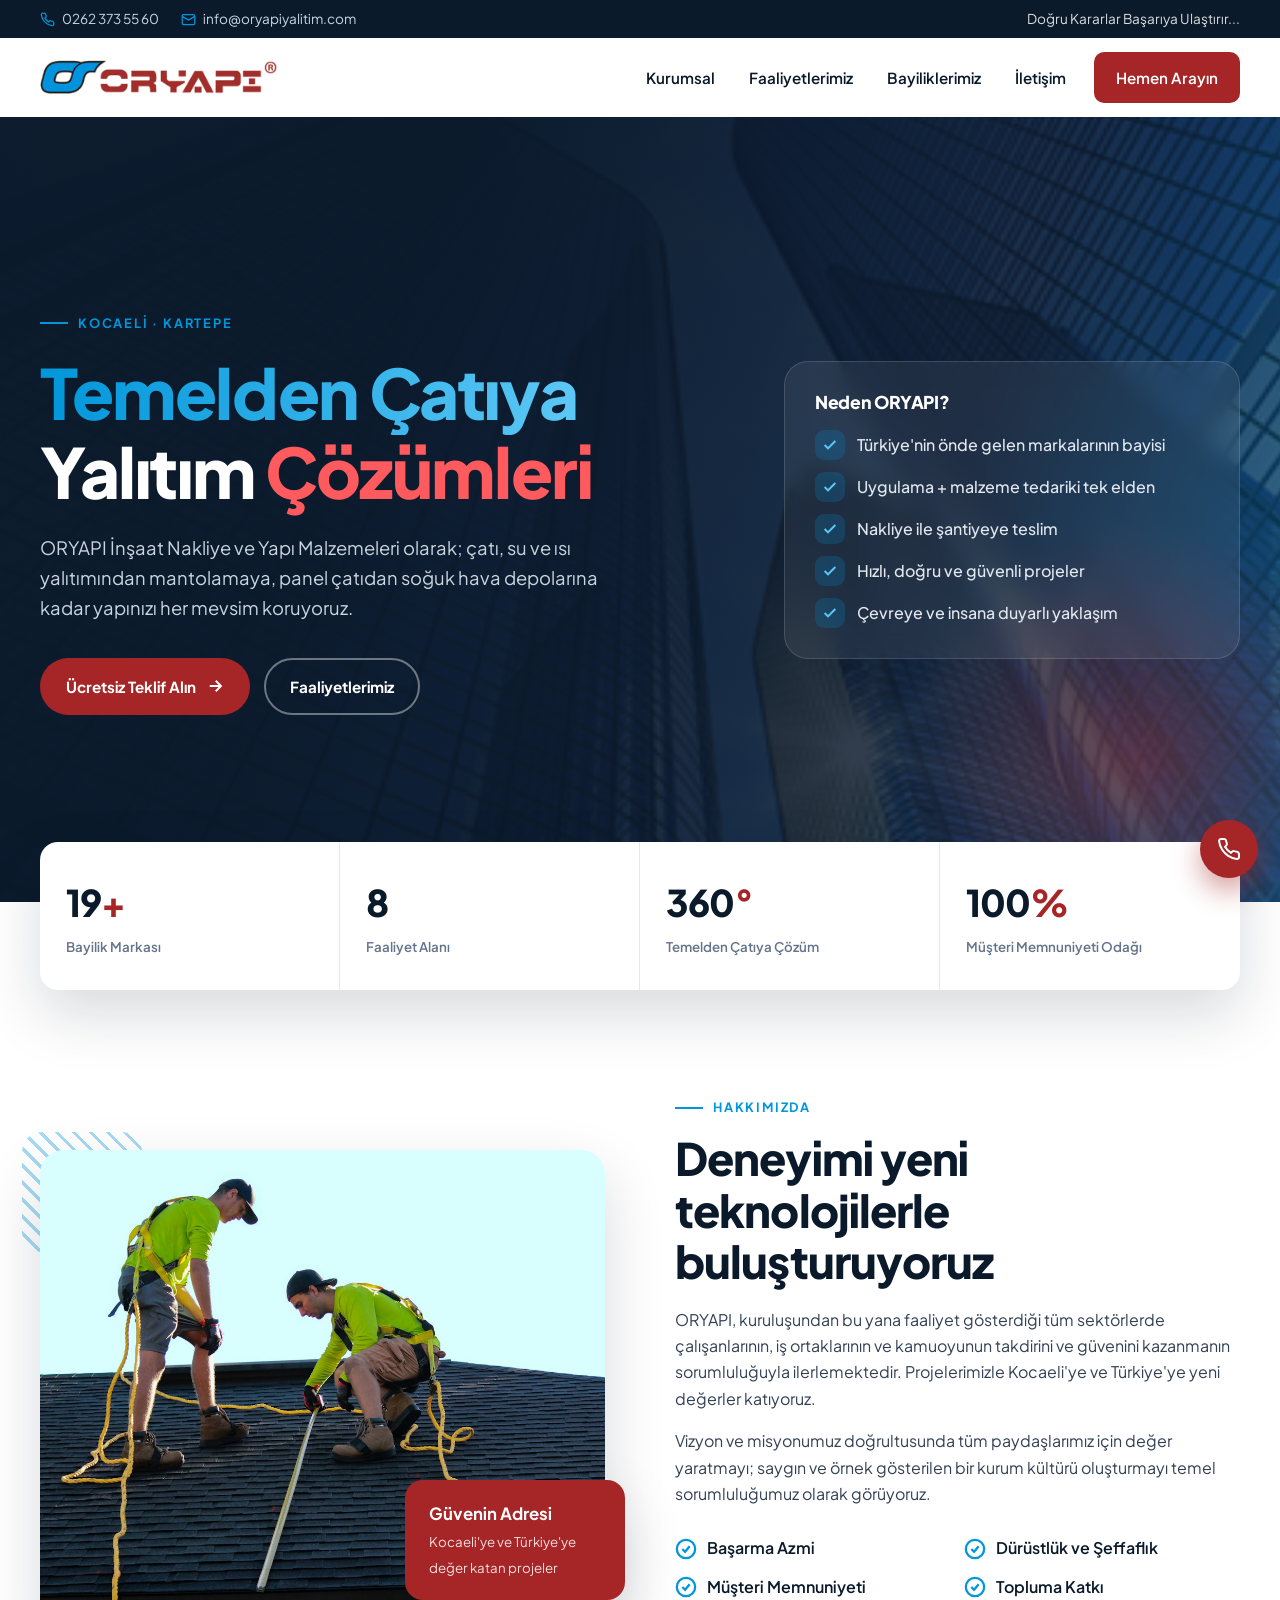
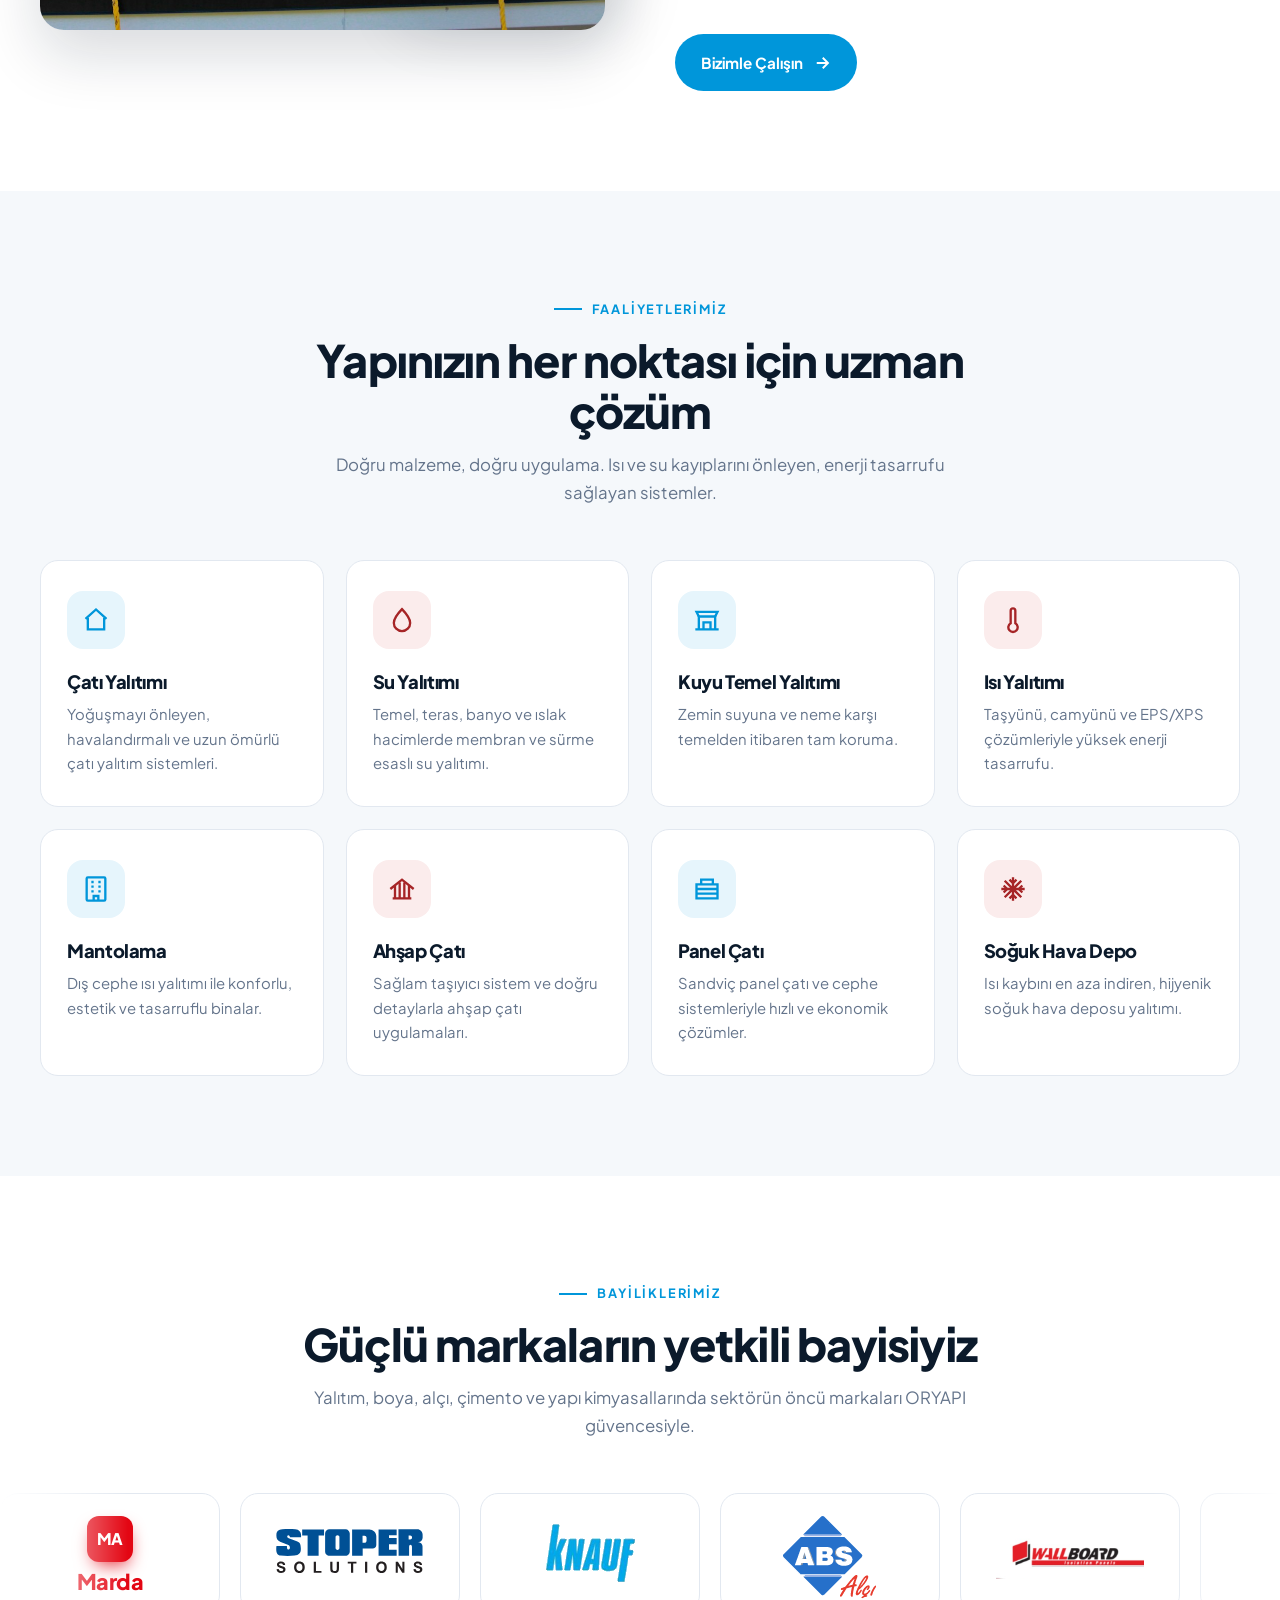
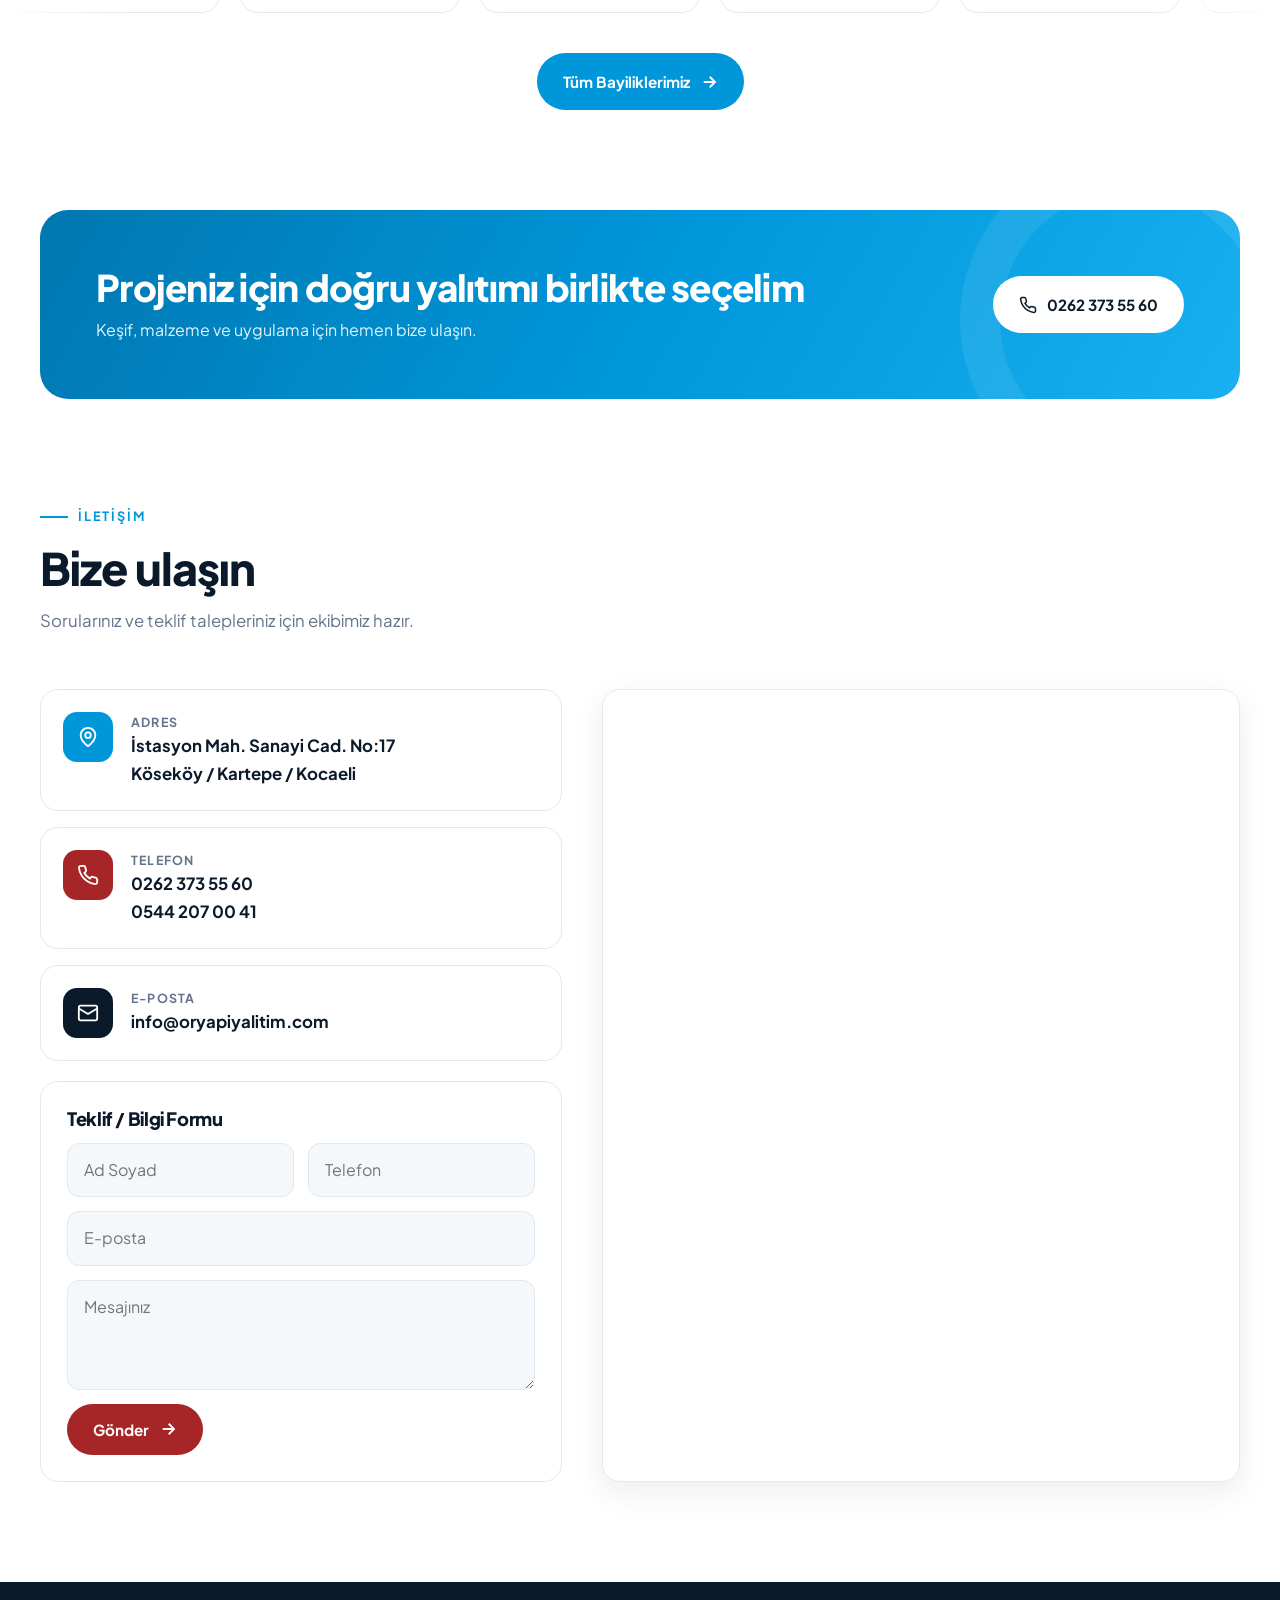
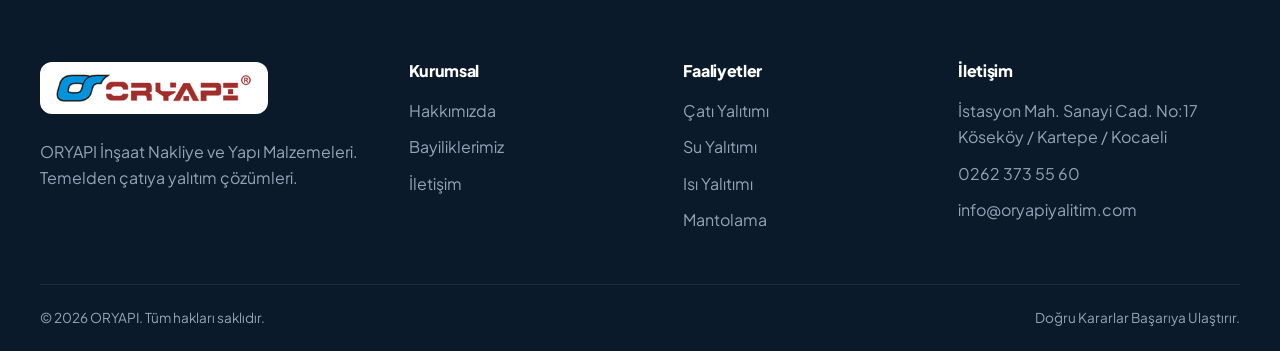
==== commit 0b3710a4: "Knauf ve Wallboard logoları, yeni Hakkımızda fotoğrafı Kınaş yerine Knauf, Valbort yerine Wallboard;" ====
--- a/index.html
+++ b/index.html
@@ -80,7 +80,7 @@
 <section id="hakkimizda">
   <div class="container about">
     <div class="about-img reveal">
-      <img src="images/hakkimizda.jpg" alt="ORYAPI kurumsal">
+      <img src="images/cati-ustalari.jpg" alt="ORYAPI ustaları çatı uygulamasında" style="object-position:40% center">
       <div class="badge"><b>Güvenin Adresi</b><small>Kocaeli'ye ve Türkiye'ye değer katan projeler</small></div>
     </div>
     <div class="reveal">
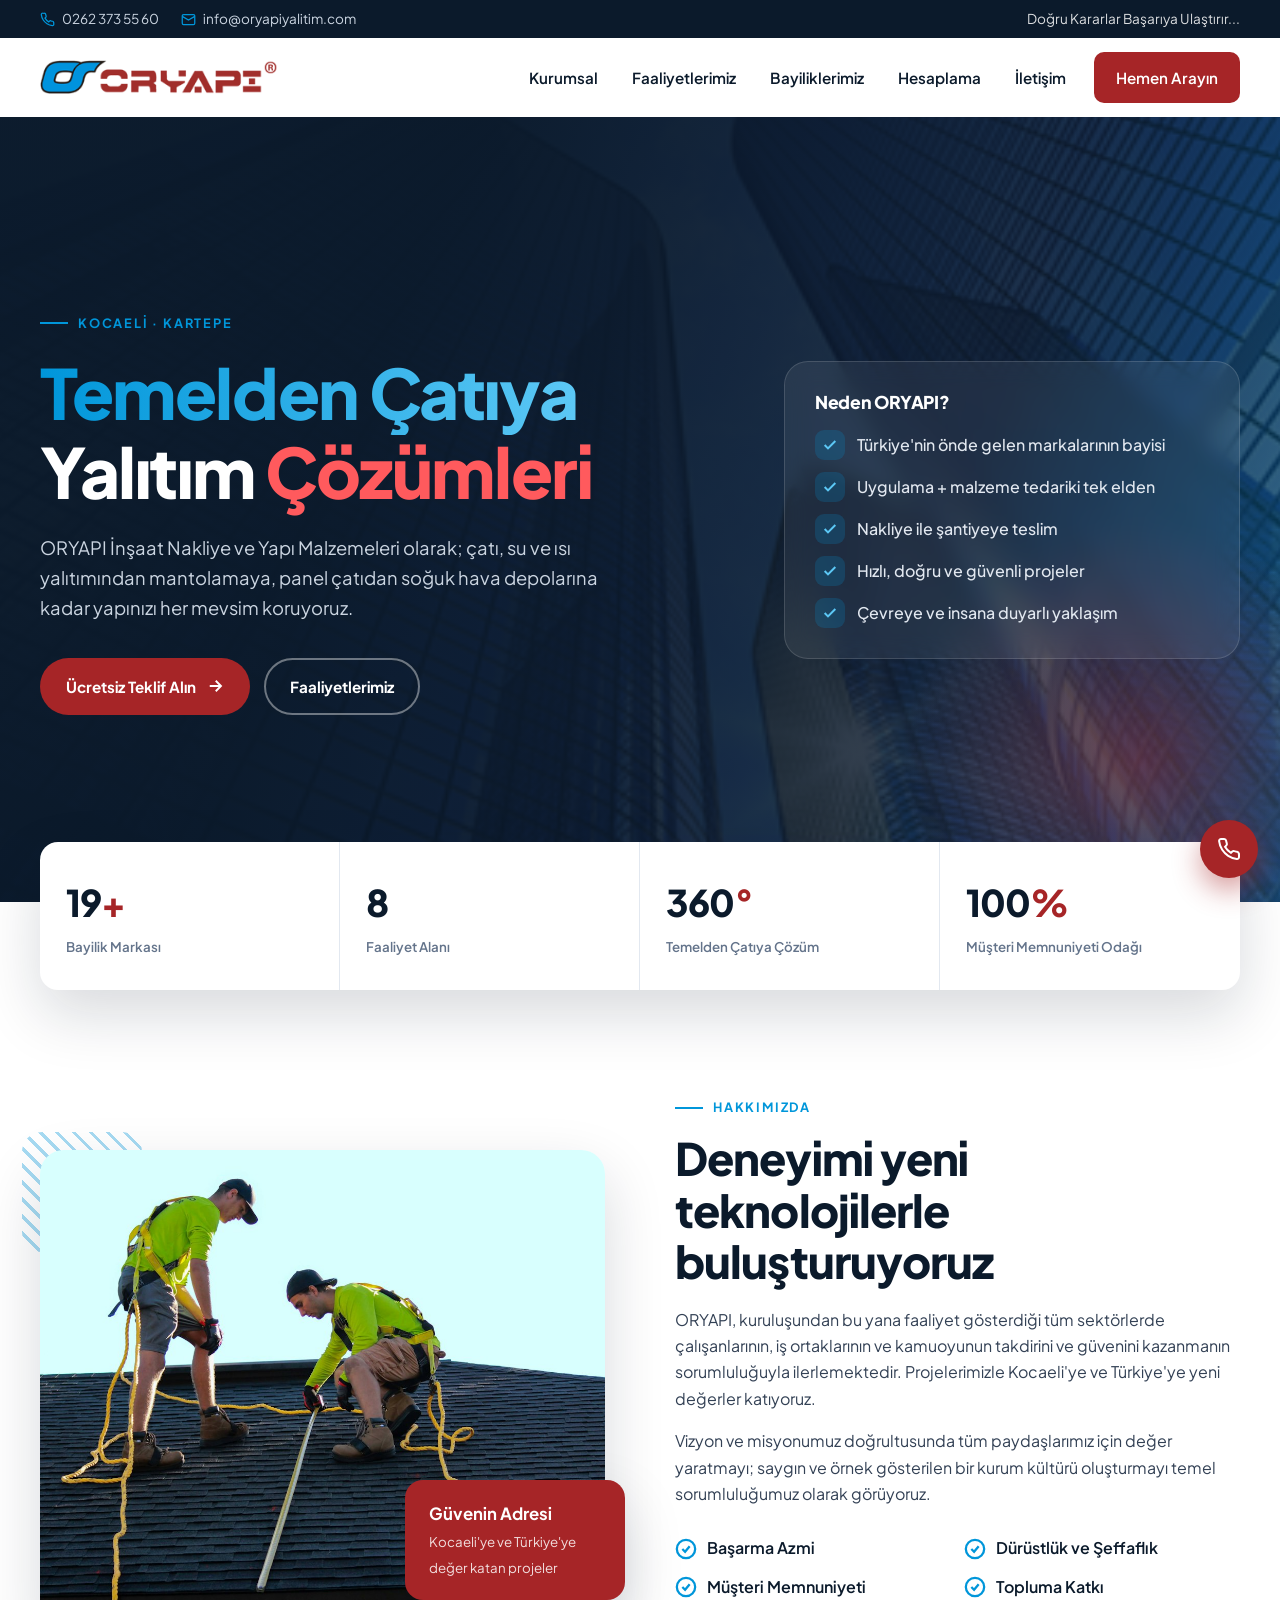
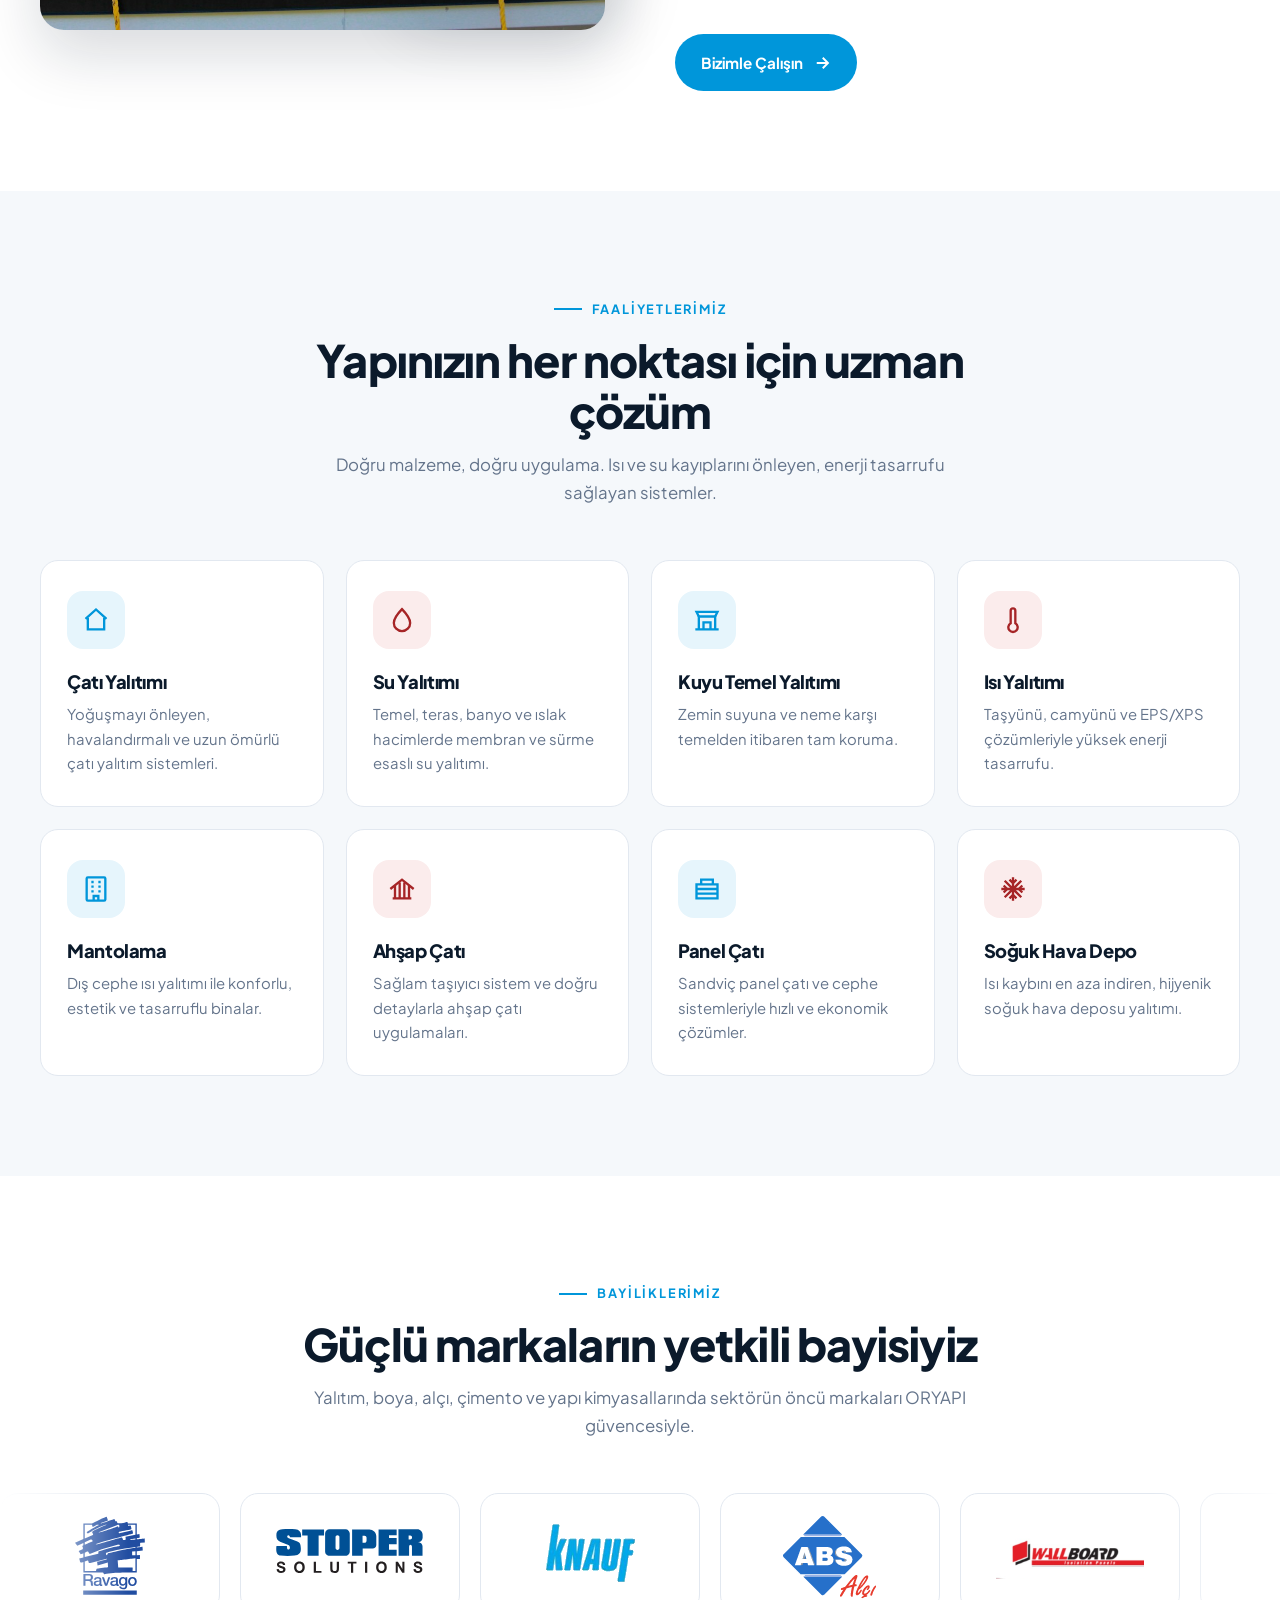
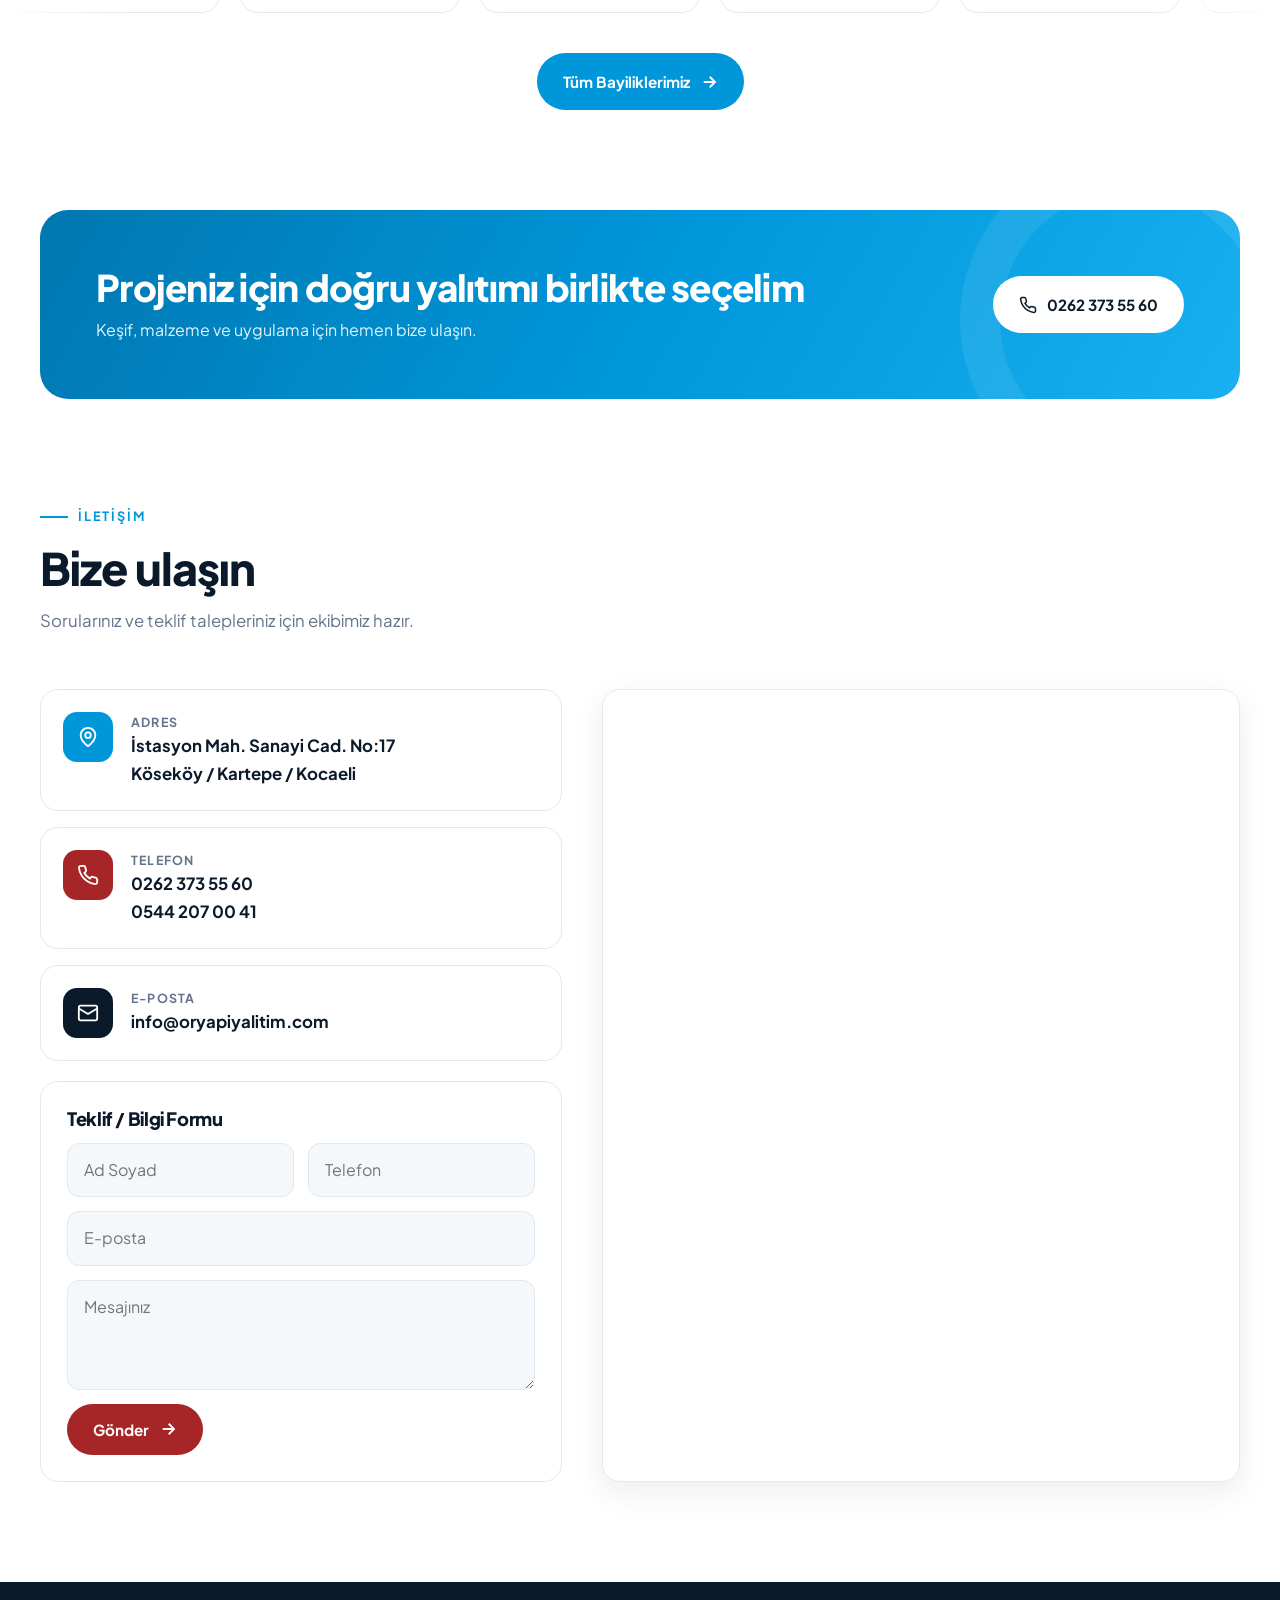
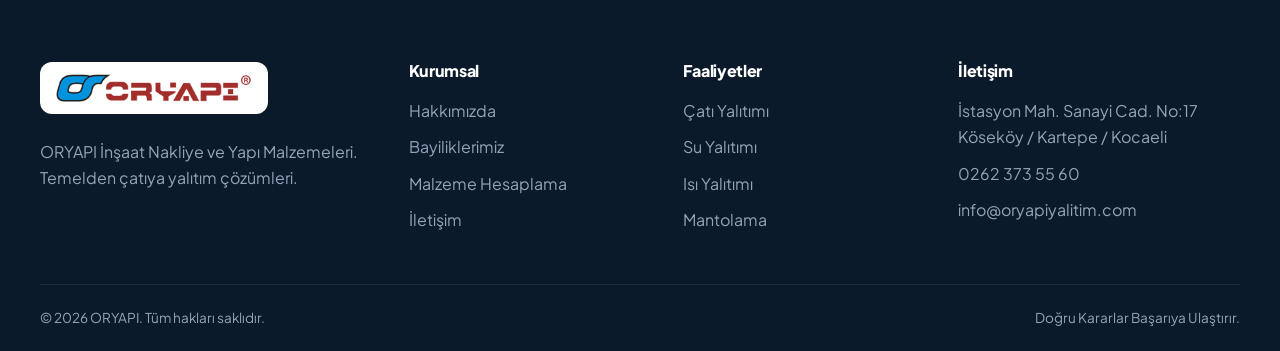
==== commit ca022984: "Malzeme hesaplama sayfası eklendi, marka logoları web sitelerine bağlandı Co-Authored-By: Claude Opu" ====
--- a/index.html
+++ b/index.html
@@ -30,6 +30,7 @@
       <a href="#hakkimizda">Kurumsal</a>
       <a href="#faaliyetler">Faaliyetlerimiz</a>
       <a href="bayiliklerimiz.html">Bayiliklerimiz</a>
+      <a href="hesaplama.html">Hesaplama</a>
       <a href="#iletisim">İletişim</a>
       <a href="tel:+902623735560" class="btn btn-primary">Hemen Arayın</a>
     </nav>
@@ -194,7 +195,7 @@
       </div>
       <div>
         <h4>Kurumsal</h4>
-        <ul><li><a href="index.html#hakkimizda">Hakkımızda</a></li><li><a href="bayiliklerimiz.html">Bayiliklerimiz</a></li><li><a href="index.html#iletisim">İletişim</a></li></ul>
+        <ul><li><a href="index.html#hakkimizda">Hakkımızda</a></li><li><a href="bayiliklerimiz.html">Bayiliklerimiz</a></li><li><a href="hesaplama.html">Malzeme Hesaplama</a></li><li><a href="index.html#iletisim">İletişim</a></li></ul>
       </div>
       <div>
         <h4>Faaliyetler</h4>
--- a/css/style.css
+++ b/css/style.css
@@ -235,3 +235,47 @@
   .stat b{font-size:1.8rem}
 }
 @media (prefers-reduced-motion:reduce){*{animation:none!important;transition:none!important}.reveal{opacity:1;transform:none}}
+
+/* Malzeme hesaplama */
+.calc{background:#fff;border-radius:var(--radius);box-shadow:var(--shadow-lg);margin-top:-50px;position:relative;z-index:2;overflow:hidden}
+.calc-tabs{display:flex;gap:8px;padding:14px;background:var(--bg-2);border-bottom:1px solid var(--line);overflow-x:auto;scrollbar-width:none}
+.calc-tabs::-webkit-scrollbar{display:none}
+.calc-tabs button{flex:none;display:inline-flex;align-items:center;gap:8px;font:inherit;font-weight:700;font-size:.92rem;color:var(--ink);background:transparent;border:1px solid transparent;padding:11px 18px;border-radius:999px;cursor:pointer;transition:.2s;white-space:nowrap}
+.calc-tabs button span{color:var(--blue);font-size:1.1rem;line-height:1}
+.calc-tabs button:hover{background:#fff;border-color:var(--line)}
+.calc-tabs button.active{background:var(--ink);color:#fff}
+.calc-tabs button.active span{color:#fff}
+.calc-main{display:grid;grid-template-columns:minmax(0,5fr) minmax(0,7fr)}
+.calc-input{padding:36px;border-right:1px solid var(--line)}
+.calc-input h2{font-size:1.7rem}
+.calc-input>p{color:var(--muted);margin:8px 0 26px}
+.calc-input label{display:block;font-weight:700;color:var(--ink);font-size:.9rem;margin-bottom:8px}
+.area-field{display:flex;align-items:center;border:2px solid var(--line);border-radius:16px;background:var(--bg-2);transition:.2s;overflow:hidden}
+.area-field:focus-within{border-color:var(--blue);background:#fff;box-shadow:0 0 0 5px var(--blue-l)}
+.area-field input{flex:1;min-width:0;width:100%;border:0;background:transparent;font:inherit;font-size:2rem;font-weight:800;color:var(--ink);padding:14px 18px;outline:none}
+.area-field span{padding:0 20px;font-weight:800;font-size:1.2rem;color:var(--blue)}
+.calc-actions{display:flex;flex-wrap:wrap;gap:10px;margin-top:22px}
+.calc-note{font-size:.82rem;color:var(--muted);margin-top:22px;padding:12px 14px;border-left:3px solid var(--red);background:var(--bg-2);border-radius:0 10px 10px 0}
+.calc-result{padding:24px 30px 30px}
+.calc-result table{width:100%;border-collapse:collapse}
+.calc-result th{text-align:left;font-size:.75rem;letter-spacing:.1em;text-transform:uppercase;color:var(--muted);padding:10px 8px;border-bottom:2px solid var(--line)}
+.calc-result td{padding:13px 8px;border-bottom:1px solid var(--line);color:var(--ink);font-weight:500}
+.calc-result tr:last-child td{border-bottom:0}
+.calc-result tbody tr:hover td{background:var(--blue-l)}
+.calc-result .q{text-align:right;white-space:nowrap}
+.calc-result td.q{color:var(--muted)}
+.calc-result td.q b{color:var(--red);font-size:1.15rem;font-weight:800;margin-right:2px}
+.calc-result .dash{color:#cbd5e1}
+.calc-hint{text-align:center;color:var(--muted);font-size:.9rem;margin-top:14px}
+a.brand-tile{cursor:pointer}
+@media (max-width:860px){
+  .calc-main{grid-template-columns:minmax(0,1fr)}
+  .calc-input{border-right:0;border-bottom:1px solid var(--line);padding:26px 20px}
+  .calc-result{padding:18px 14px 24px}
+}
+@media print{
+  .topbar,.header,.page-hero,.calc-tabs,.calc-actions,.cta,.footer,.fab,.reveal{display:none!important}
+  .calc{box-shadow:none;margin:0}
+  .calc-main{grid-template-columns:minmax(0,1fr)}
+  .calc-input{border:0;padding:0 0 16px}
+}
